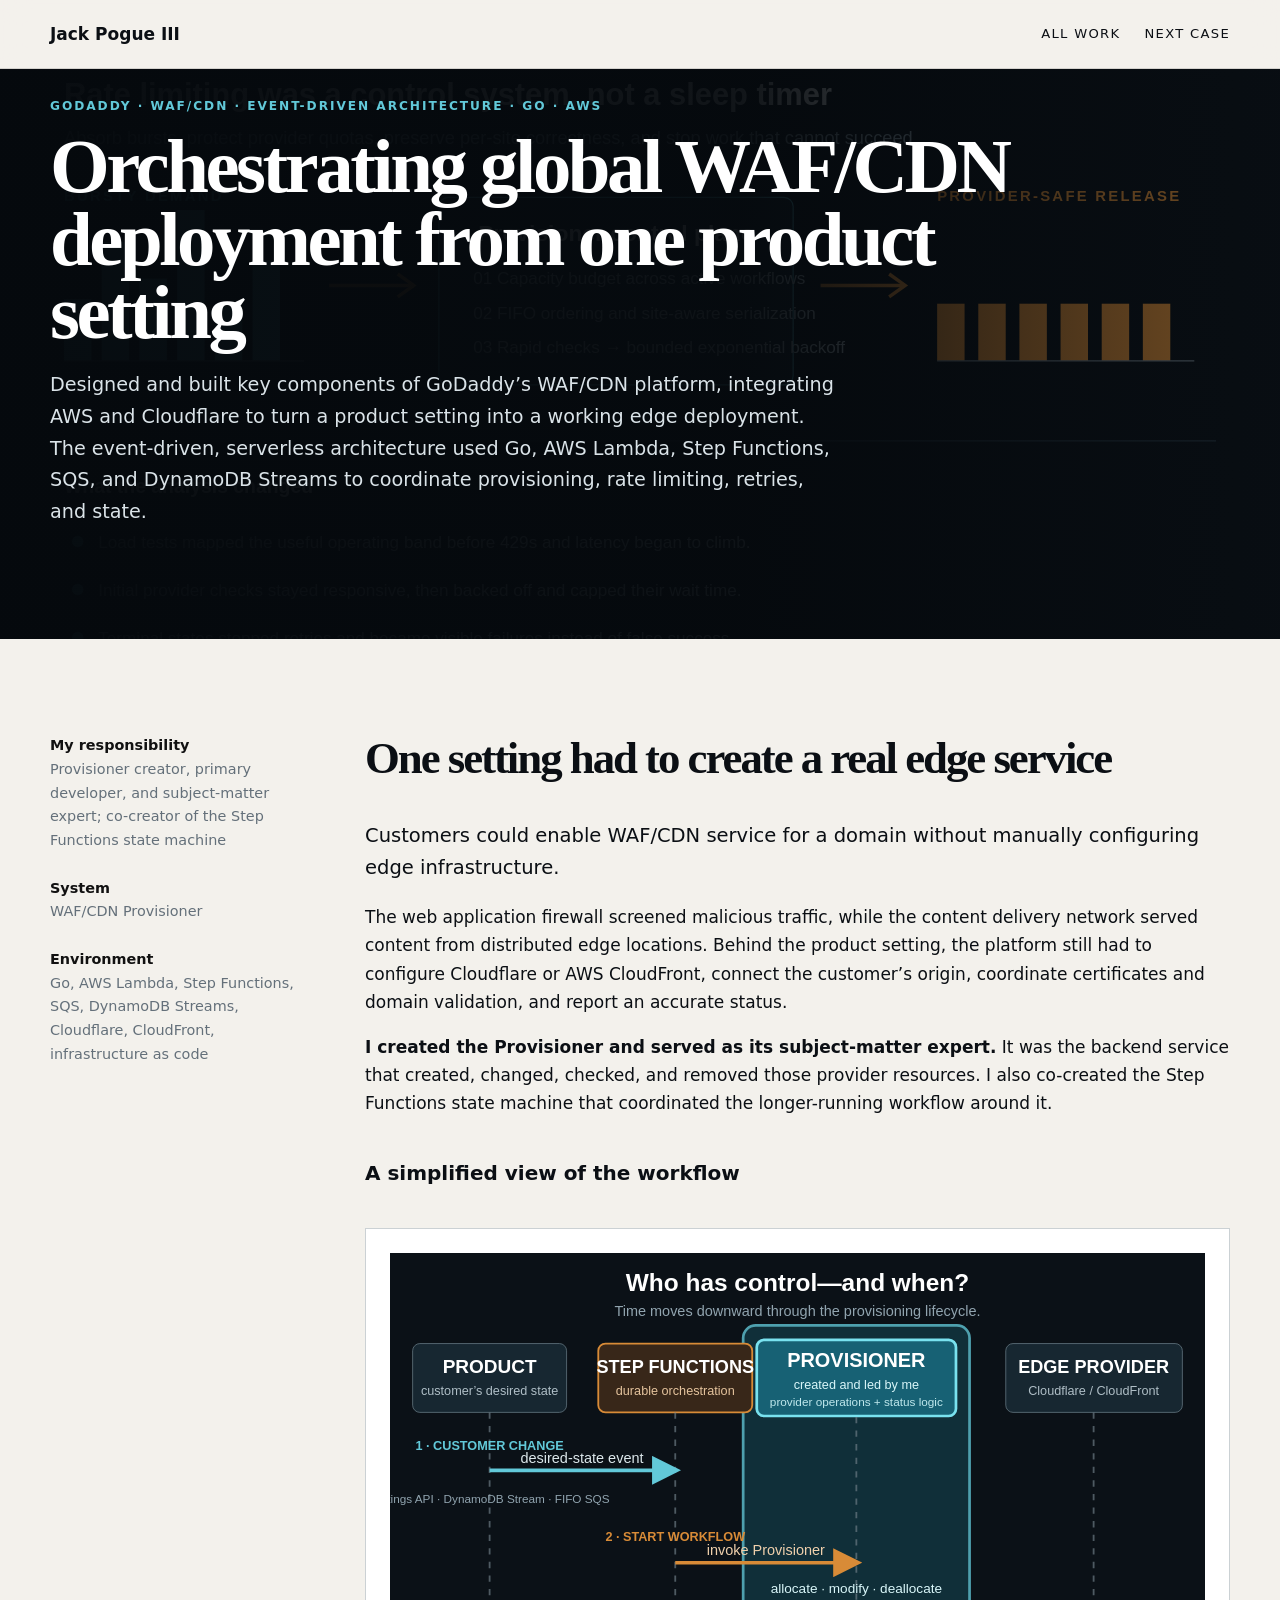
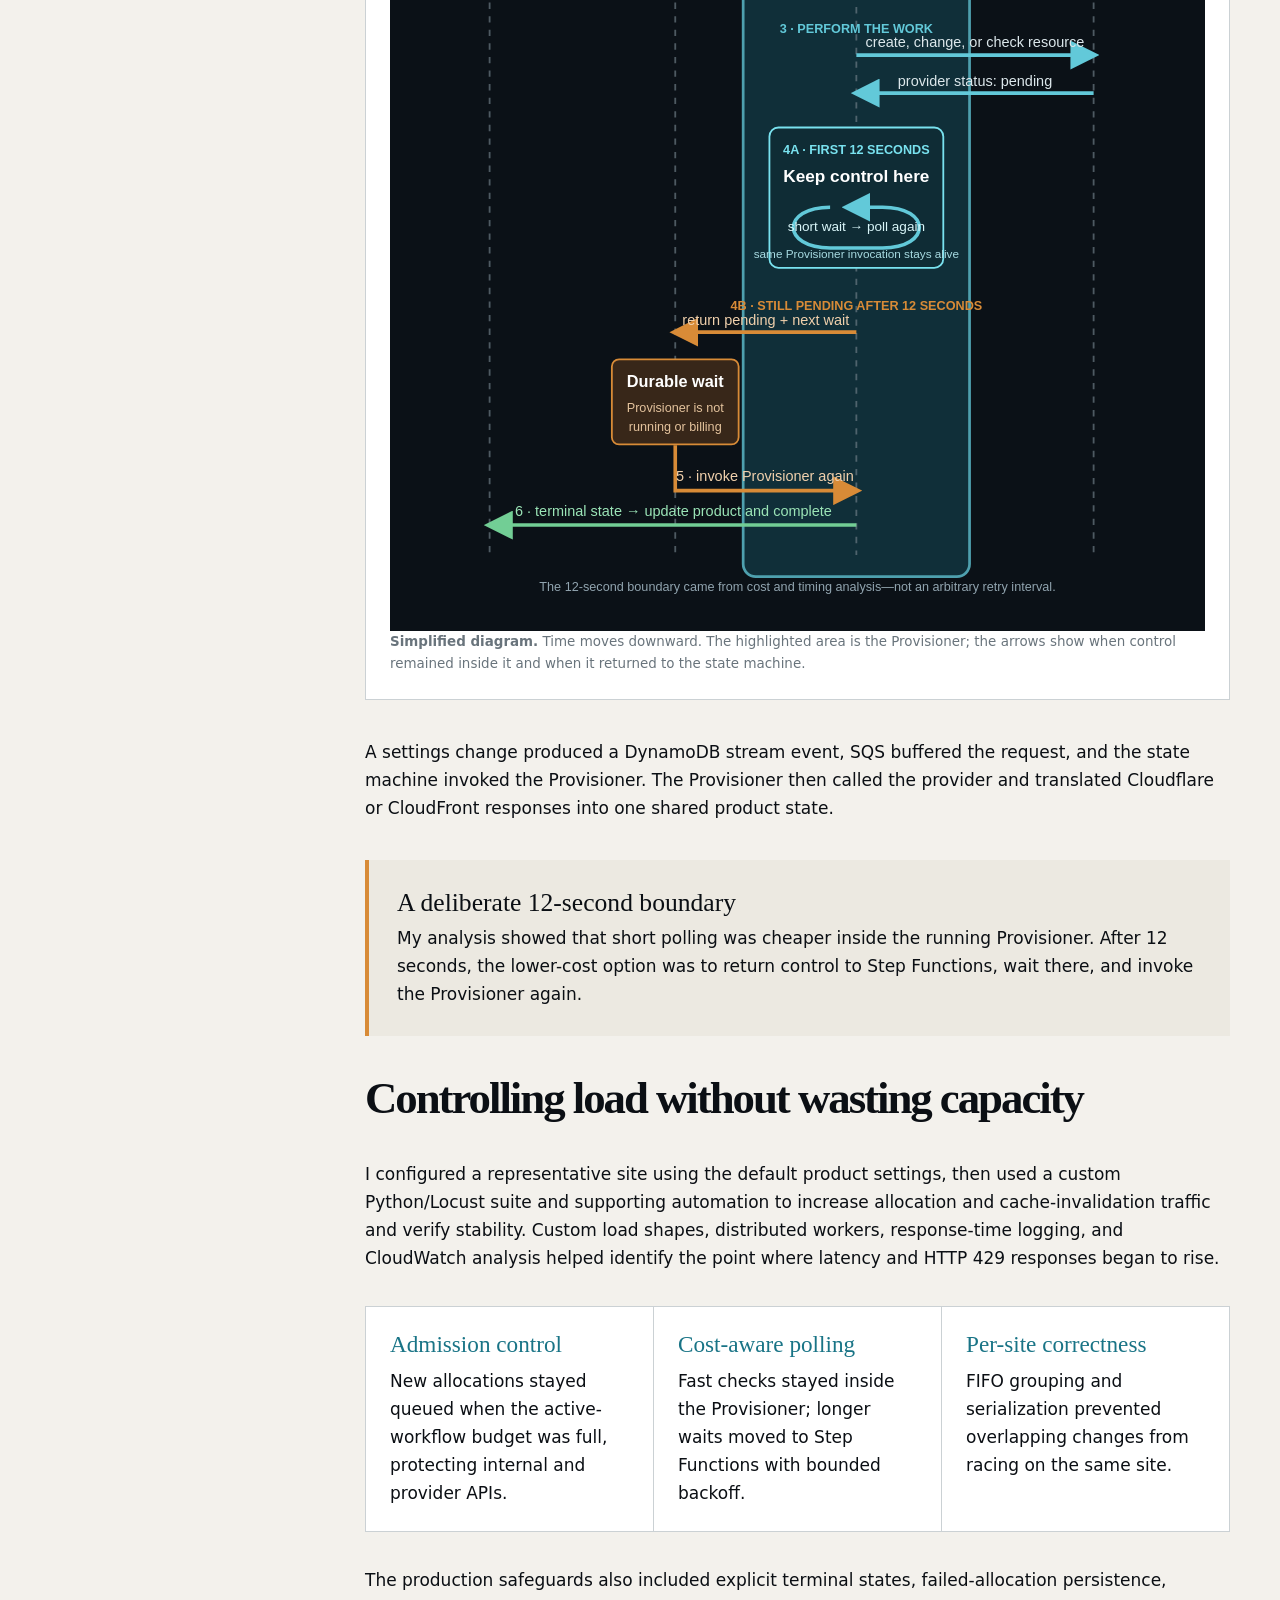
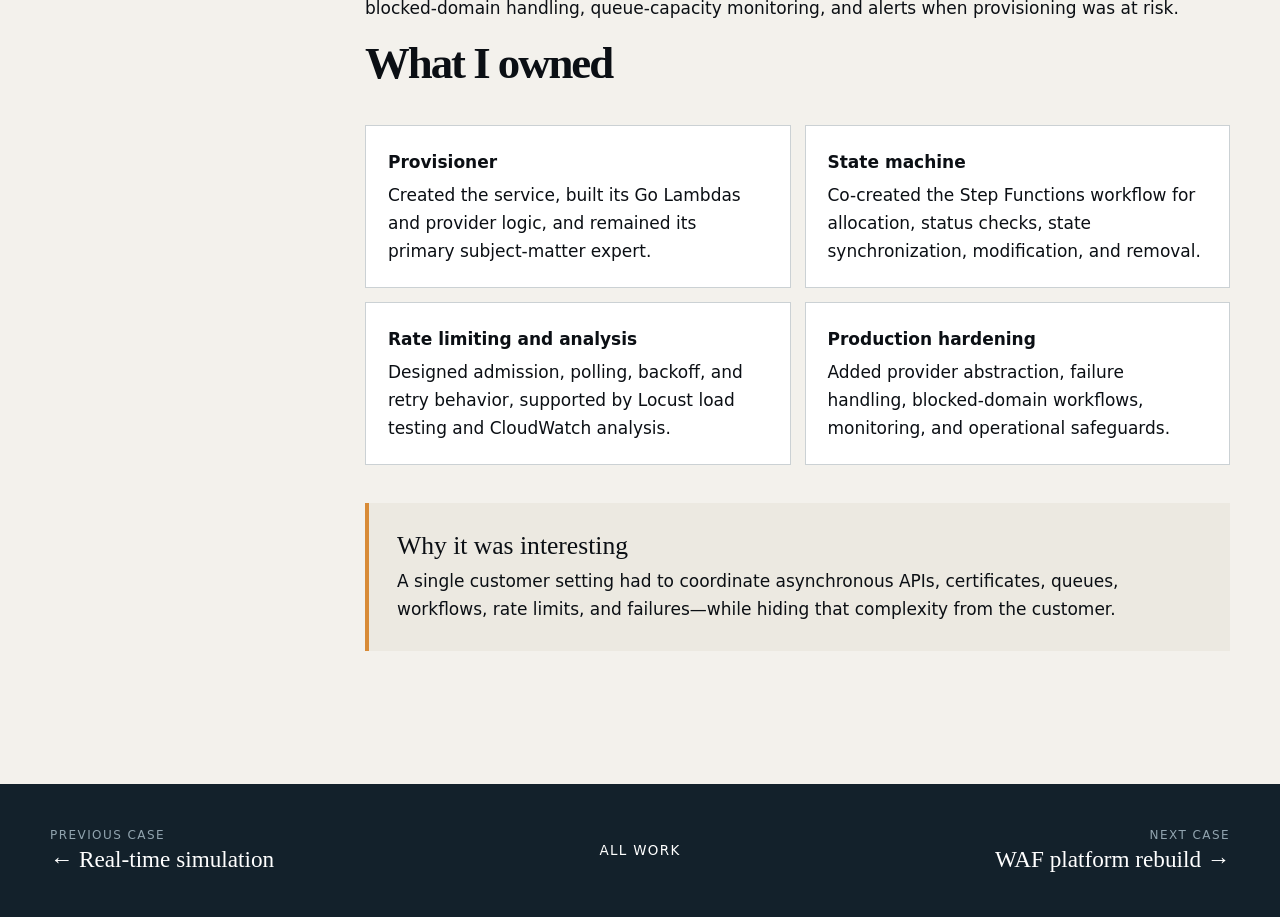
==== projects/godaddy-provisioner/index.html @ 1d73ea47 "Publish professional portfolio" ====
<!doctype html><html lang="en"><head><meta charset="utf-8"><meta name="viewport" content="width=device-width,initial-scale=1"><title>WAF/CDN Provisioner — Jack Pogue III</title><meta name="description" content="How Jack Pogue III created the event-driven Provisioner that coordinated WAF/CDN infrastructure across Cloudflare and CloudFront with rate limiting, workflow orchestration, and resilient state management."><link rel="stylesheet" href="../../styles.css?v=7"></head><body>
<header class="header"><nav class="nav shell"><a class="brand" href="../../">Jack Pogue III</a><div class="links"><a href="../../#work">All work</a><a href="../waf-log-recovery/">Next case</a></div></nav></header>
<main><section class="case-hero diagram-hero" style="--hero:url('../../assets/provisioner-rate-control.svg')"><div class="shell"><div class="eyebrow">GoDaddy · WAF/CDN · Event-driven architecture · Go · AWS</div><h1>Orchestrating global WAF/CDN deployment from one product setting</h1><p>Designed and built key components of GoDaddy’s WAF/CDN platform, integrating AWS and Cloudflare to turn a product setting into a working edge deployment. The event-driven, serverless architecture used Go, AWS Lambda, Step Functions, SQS, and DynamoDB Streams to coordinate provisioning, rate limiting, retries, and state.</p></div></section>
<section class="story"><div class="shell story-grid"><aside><b>My responsibility</b><br>Provisioner creator, primary developer, and subject-matter expert; co-creator of the Step Functions state machine<br><br><b>System</b><br>WAF/CDN Provisioner<br><br><b>Environment</b><br>Go, AWS Lambda, Step Functions, SQS, DynamoDB Streams, Cloudflare, CloudFront, infrastructure as code</aside><article>
<h2>One setting had to create a real edge service</h2>
<p class="lede">Customers could enable WAF/CDN service for a domain without manually configuring edge infrastructure.</p>
<p>The web application firewall screened malicious traffic, while the content delivery network served content from distributed edge locations. Behind the product setting, the platform still had to configure Cloudflare or AWS CloudFront, connect the customer’s origin, coordinate certificates and domain validation, and report an accurate status.</p>
<p><strong>I created the Provisioner and served as its subject-matter expert.</strong> It was the backend service that created, changed, checked, and removed those provider resources. I also co-created the Step Functions state machine that coordinated the longer-running workflow around it.</p>

<h3>A simplified view of the workflow</h3>
<figure class="evidence architecture-figure sequence-figure"><picture><source media="(max-width:700px)" srcset="../../assets/provisioner-sequence-mobile.svg"><img src="../../assets/provisioner-sequence.svg" alt="Simplified sequence diagram with separate lanes for the product, AWS Step Functions, the Provisioner, and the edge provider; it shows Step Functions invoking the Provisioner, the Provisioner polling the provider internally for twelve seconds, and longer pending work returning to Step Functions before another Provisioner invocation"></picture><figcaption class="caption"><strong>Simplified diagram.</strong> Time moves downward. The highlighted area is the Provisioner; the arrows show when control remained inside it and when it returned to the state machine.</figcaption></figure>
<p>A settings change produced a DynamoDB stream event, SQS buffered the request, and the state machine invoked the Provisioner. The Provisioner then called the provider and translated Cloudflare or CloudFront responses into one shared product state.</p>
<div class="callout"><strong>A deliberate 12-second boundary</strong> My analysis showed that short polling was cheaper inside the running Provisioner. After 12 seconds, the lower-cost option was to return control to Step Functions, wait there, and invoke the Provisioner again.</div>

<h2>Controlling load without wasting capacity</h2>
<p>I configured a representative site using the default product settings, then used a custom Python/Locust suite and supporting automation to increase allocation and cache-invalidation traffic and verify stability. Custom load shapes, distributed workers, response-time logging, and CloudWatch analysis helped identify the point where latency and HTTP 429 responses began to rise.</p>
<div class="analysis-strip"><div><b>Admission control</b> New allocations stayed queued when the active-workflow budget was full, protecting internal and provider APIs.</div><div><b>Cost-aware polling</b> Fast checks stayed inside the Provisioner; longer waits moved to Step Functions with bounded backoff.</div><div><b>Per-site correctness</b> FIFO grouping and serialization prevented overlapping changes from racing on the same site.</div></div>
<p>The production safeguards also included explicit terminal states, failed-allocation persistence, blocked-domain handling, queue-capacity monitoring, and alerts when provisioning was at risk.</p>

<h2>What I owned</h2>
<div class="ownership"><div><b>Provisioner</b> Created the service, built its Go Lambdas and provider logic, and remained its primary subject-matter expert.</div><div><b>State machine</b> Co-created the Step Functions workflow for allocation, status checks, state synchronization, modification, and removal.</div><div><b>Rate limiting and analysis</b> Designed admission, polling, backoff, and retry behavior, supported by Locust load testing and CloudWatch analysis.</div><div><b>Production hardening</b> Added provider abstraction, failure handling, blocked-domain workflows, monitoring, and operational safeguards.</div></div>
<div class="callout"><strong>Why it was interesting</strong> A single customer setting had to coordinate asynchronous APIs, certificates, queues, workflows, rate limits, and failures—while hiding that complexity from the customer.</div>
</article></div></section>
<nav class="case-nav" aria-label="Case study navigation"><div class="shell"><a href="../scene-generator/"><span>Previous case</span><strong>← Real-time simulation</strong></a><a class="all-work" href="../../#work">All work</a><a href="../waf-log-recovery/"><span>Next case</span><strong>WAF platform rebuild →</strong></a></div></nav></main></body></html>
---- styles.css ----
:root{--ink:#0b0f14;--paper:#f3f1ec;--line:#cbd1d4;--cyan:#62c9d9;--amber:#d88b37;--slate:#13212b;--max:1180px}
*{box-sizing:border-box}html{scroll-behavior:smooth}body{margin:0;background:var(--paper);color:var(--ink);font:17px/1.65 Inter,system-ui,sans-serif}a{color:inherit}img{max-width:100%;display:block}.shell{width:min(calc(100% - 40px),var(--max));margin:auto}.header{position:sticky;top:0;z-index:10;background:#f3f1ecef;backdrop-filter:blur(14px);border-bottom:1px solid #0002}.nav{height:68px;display:flex;justify-content:space-between;align-items:center}.brand{font-weight:800;text-decoration:none}.links{display:flex;gap:24px}.links a{text-decoration:none;font-size:.82rem;text-transform:uppercase;letter-spacing:.1em}.eyebrow{text-transform:uppercase;letter-spacing:.16em;font-size:.76rem;font-weight:800;color:#197486}h1,h2,.serif{font-family:Georgia,serif;letter-spacing:-.045em}
.profile-hero{background:linear-gradient(90deg,#071018fa 3%,#071018e5 50%,#07101875),url('assets/hero-systems.png') center/cover;color:#fff;min-height:670px;display:flex;align-items:center;overflow:hidden;position:relative}.profile-hero:after{content:"";position:absolute;inset:auto -12% -70% 45%;height:700px;background:radial-gradient(circle,#1f7d8f55,transparent 62%);pointer-events:none}.profile-grid{display:grid;grid-template-columns:minmax(0,880px) 220px;align-items:end;justify-content:space-between;gap:70px;padding-block:86px;position:relative;z-index:1}.profile-copy{max-width:900px}.profile-copy .eyebrow{color:var(--cyan)}.profile-copy h1{font-size:clamp(3.6rem,6.4vw,6.5rem);line-height:.94;margin:.2em 0 .3em}.profile-copy p{color:#d4dde2;max-width:790px}.profile-copy .hero-lede{font-size:1.27rem;color:#fff}.portrait-wrap{margin:0 0 8px;justify-self:end;width:150px}.portrait{width:150px;aspect-ratio:1;object-fit:cover;border-radius:50%;border:2px solid #ffffff9c;box-shadow:10px 10px 0 #153b4cb8}.portrait-wrap figcaption{display:flex;flex-direction:column;margin-top:18px;font-size:.86rem}.portrait-wrap figcaption span{color:#b9c6cd;font-size:.78rem}.button{display:inline-block;margin-top:20px;padding:12px 17px;border:1px solid #fff8;text-decoration:none}.button:hover{background:#fff;color:var(--ink)}
.intro{padding:100px 0;display:grid;grid-template-columns:1fr 1.7fr;gap:70px}.intro h2,.section-title{font-size:clamp(2.3rem,4vw,4.1rem);line-height:1.05;margin:0}.intro p{font-size:1.16rem;margin-top:0}.career{display:grid;grid-template-columns:repeat(5,1fr);border-block:1px solid var(--line)}.career div{padding:24px;border-right:1px solid var(--line)}.career div:last-child{border:0}.career b{display:block;font-size:.78rem;text-transform:uppercase;letter-spacing:.1em;margin-bottom:8px}
.projects{padding:100px 0}.section-intro{max-width:760px;font-size:1.08rem;color:#4f5d65}.grid{display:grid;grid-template-columns:1fr 1fr;gap:22px;margin-top:42px}.card{min-height:430px;padding:34px;display:flex;flex-direction:column;justify-content:flex-end;color:#fff;text-decoration:none;position:relative;overflow:hidden}.card:before{content:"";position:absolute;inset:0;background:linear-gradient(0deg,#05090df5,#05090d15 85%),var(--bg) center/cover;transition:transform .4s}.card:hover:before{transform:scale(1.025)}.card>*{position:relative}.card .eyebrow{color:var(--cyan)}.card.wide{grid-column:span 2;min-height:500px}.card h3{font:2.45rem/1 Georgia,serif;margin:.25em 0}.card p{margin:0;color:#d8e0e5;max-width:900px}.metric{color:var(--cyan);font-weight:800}
.metrics{background:#101820;color:#fff;padding:90px 0}.metrics .eyebrow{color:var(--cyan)}.metric-grid{display:grid;grid-template-columns:repeat(5,1fr);margin-top:36px}.metric-item{padding:20px 22px;border-left:1px solid #ffffff30}.metric-item:first-child{border:0;padding-left:0}.metric-item b{display:block;font:2.05rem/1.08 Georgia,serif;color:var(--cyan);margin-bottom:10px}.tools{padding:100px 0}.tool{display:grid;grid-template-columns:235px 1fr;gap:35px;padding:28px 0;border-bottom:1px solid var(--line)}.tool:first-of-type{border-top:1px solid var(--line);margin-top:40px}.future{background:#dfe8ea;padding:75px 0}.future .shell{display:grid;grid-template-columns:1fr 1fr;gap:70px}.future h2{font-size:3rem;margin:0}.footer{padding:40px 0;background:#090e13;color:#b7c0c6}.footer .shell{display:flex;justify-content:space-between}
@media(max-width:1050px){.career,.metric-grid{grid-template-columns:repeat(3,1fr)}}
.case-hero{min-height:570px;color:#fff;display:flex;align-items:end;background:linear-gradient(0deg,#05090df5,#05090d20),var(--hero) center/cover}.case-hero.diagram-hero{background:linear-gradient(90deg,#05090dfb 0%,#05090df2 58%,#05090d75),var(--hero) center/cover}.case-hero .shell{padding-bottom:65px}.case-hero .eyebrow{color:var(--cyan)}.case-hero h1{font-size:clamp(3rem,6vw,6rem);line-height:.95;max-width:1040px;margin:.2em 0}.case-hero p{max-width:790px;font-size:1.2rem;color:#dae3e8}.story{padding:95px 0}.story-grid{display:grid;grid-template-columns:250px 1fr;gap:65px}.story aside{color:#64707a;font-size:.9rem}.story aside b{color:#111}.story h2{font-size:2.8rem;line-height:1.08;margin-top:0}.story h3{margin-top:40px;font-size:1.25rem}.lede{font-size:1.22rem}.compare{display:grid;grid-template-columns:1fr 1fr;gap:12px;margin:38px 0}.compare div{background:#e1e6e8;padding:27px}.compare .after{background:#153b4c;color:#fff}.compare b{display:block;font:2.5rem Georgia,serif}.diagram{display:grid;grid-template-columns:repeat(4,1fr);gap:10px;margin:36px 0}.node{background:#fff;border:1px solid var(--line);padding:18px;text-align:center;position:relative}.node+.node:before{content:"→";position:absolute;left:-12px;color:#70808a}.node small{color:#66747c}.code{background:#0d151b;color:#dce5ea;padding:22px;overflow:auto;border-left:4px solid var(--cyan);font:14px/1.6 ui-monospace,monospace}.accent{color:#73d7e5}.evidence{background:#fff;border:1px solid var(--line);padding:24px;margin:38px 0}.compression-figure{display:grid;grid-template-columns:minmax(280px,1fr) 1fr;align-items:center;gap:32px}.compression-figure img{width:100%;background:#0c141a}.caption{font-size:.84rem;color:#69747c}.callout{margin:38px 0;padding:28px;border-left:4px solid var(--amber);background:#ece9e1}.callout strong{display:block;font:1.6rem Georgia,serif;margin-bottom:6px}.takeaways{display:grid;grid-template-columns:repeat(3,1fr);gap:18px;margin-top:36px}.takeaways div{border-top:3px solid var(--amber);padding-top:16px}.workflow{display:grid;grid-template-columns:repeat(5,1fr);gap:8px;margin:36px 0}.workflow .node{padding:16px 10px;font-size:.9rem}.artifact-grid{display:grid;grid-template-columns:repeat(3,1fr);gap:14px;margin:34px 0}.artifact{background:#101820;color:#dce5ea;padding:18px;min-height:210px;border-top:4px solid var(--cyan);font:13px/1.5 ui-monospace,monospace}.artifact b{display:block;color:#fff;font:1rem/1.3 Inter,sans-serif;margin-bottom:14px}.artifact .warn{color:#f0ae63}.artifact .good{color:#7bd39b}.case-nav{background:var(--slate);color:#fff;padding:42px 0}.case-nav .shell{display:grid;grid-template-columns:1fr auto 1fr;align-items:center;gap:20px}.case-nav a{text-decoration:none}.case-nav a:last-child{text-align:right}.case-nav span{display:block;font-size:.75rem;text-transform:uppercase;letter-spacing:.12em;color:#91a4af}.case-nav strong{font:1.45rem Georgia,serif}.all-work{font-size:.84rem;text-transform:uppercase;letter-spacing:.1em}
@media(max-width:900px){.profile-grid{grid-template-columns:minmax(0,1fr) 140px;gap:36px}.workflow{grid-template-columns:1fr 1fr}.artifact-grid{grid-template-columns:1fr}.compression-figure{grid-template-columns:1fr}}
@media(max-width:780px){.links{display:none}.profile-grid{grid-template-columns:1fr;gap:28px}.intro,.future .shell,.story-grid{grid-template-columns:1fr;gap:30px}.profile-hero{min-height:0}.profile-copy h1{font-size:clamp(3.25rem,14vw,5rem)}.portrait-wrap{justify-self:end;width:96px}.portrait{width:96px}.portrait-wrap figcaption{display:none}.career,.metric-grid{grid-template-columns:1fr 1fr}.grid{grid-template-columns:1fr}.card.wide{grid-column:auto}.tool{grid-template-columns:1fr;gap:7px}.takeaways{grid-template-columns:1fr}.diagram{grid-template-columns:1fr 1fr}.node+.node:before{content:none}}
@media(max-width:520px){body{font-size:16px}.shell{width:calc(100% - 28px)}.career,.metric-grid,.compare,.diagram,.workflow{grid-template-columns:1fr}.card{min-height:410px;padding:24px}.card h3{font-size:2rem}.footer .shell{display:block}.case-nav .shell{grid-template-columns:1fr 1fr}.case-nav .all-work{grid-column:1/-1;grid-row:1;text-align:center}.case-nav strong{font-size:1.1rem}}
.profile-copy .hero-lede{font-size:1.13rem;max-width:680px}.intro p{font-size:1.1rem}.intro .disclosure{font-size:.9rem;color:#66737b;border-left:3px solid var(--amber);padding-left:16px}.compression-figure,.rsgarch-figure{display:grid;grid-template-columns:minmax(280px,1.15fr) 1fr;align-items:center;gap:32px}.compression-figure img,.rsgarch-figure img{width:100%;background:#0c141a}.rsgarch-figure img{border:1px solid #263740}.callgraph-figure img{width:100%}.artifact-grid.two{grid-template-columns:repeat(2,1fr)}
@media(max-width:900px){.artifact-grid.two{grid-template-columns:1fr}.compression-figure,.rsgarch-figure{grid-template-columns:1fr}}
.provisioner-card:before{background:linear-gradient(90deg,#05090dfa 5%,#05090ddd 58%,#07151e45),var(--bg) center 58%/cover}.provisioner-card:after{content:"desired state  →  queue  →  workflow  →  edge";position:absolute;right:34px;top:34px;padding:9px 13px;border:1px solid #62c9d966;color:#bde9ef;background:#08131bc7;font:12px/1.4 ui-monospace,monospace;letter-spacing:.03em}.control-stack{margin:38px 0;border:1px solid var(--line);background:#fff}.control-row{display:grid;grid-template-columns:190px 1fr;border-bottom:1px solid var(--line)}.control-row:last-child{border-bottom:0}.control-row b{padding:20px;background:#13212b;color:#fff}.control-row span{padding:20px}.analysis-strip{display:grid;grid-template-columns:repeat(3,1fr);gap:1px;background:var(--line);border:1px solid var(--line);margin:34px 0}.analysis-strip div{background:#fff;padding:24px}.analysis-strip b{display:block;color:#197486;font:1.45rem/1.2 Georgia,serif;margin-bottom:8px}.rate-figure img{width:100%;background:#0b1117}.ownership{display:grid;grid-template-columns:repeat(2,1fr);gap:14px;margin:34px 0}.ownership div{padding:22px;border:1px solid var(--line);background:#fff}.ownership b{display:block;margin-bottom:5px}
@media(max-width:900px){.analysis-strip,.ownership{grid-template-columns:1fr}}
@media(max-width:520px){.provisioner-card:after{display:none}.control-row{grid-template-columns:1fr}}
.architecture-figure{text-align:center}.architecture-figure img{width:min(100%,780px);margin:auto;background:#0b1117}.architecture-figure figcaption{text-align:left}
.sequence-figure picture{display:block}.sequence-figure img{width:min(100%,900px)}
.log-recovery-card:before{background:linear-gradient(90deg,#05090dfa 3%,#05090de8 54%,#07151e56),var(--bg) center/cover}.log-recovery-card:after{content:"1.5+ TB  ·  6.5M files  ·  parallel recovery";position:absolute;right:34px;top:34px;padding:9px 13px;border:1px solid #62c9d966;color:#bde9ef;background:#08131bd9;font:12px/1.4 ui-monospace,monospace;letter-spacing:.03em}.recovery-figure img{width:100%;background:#071018}.incident-chain{display:grid;grid-template-columns:repeat(4,1fr);gap:1px;background:var(--line);border:1px solid var(--line);margin:34px 0}.incident-chain div{position:relative;background:#fff;padding:24px}.incident-chain b{display:block;color:#197486;font:1.15rem/1.25 Georgia,serif;margin-bottom:7px}.scale-pair{display:grid;grid-template-columns:1fr 1fr;gap:14px;margin:34px 0}.scale-pair div{background:#13212b;color:#dce5ea;padding:28px}.scale-pair b{display:block;color:var(--cyan);font:2.8rem/1 Georgia,serif;margin-bottom:8px}.environment-grid{display:grid;grid-template-columns:repeat(2,1fr);gap:14px;margin:34px 0}.environment-grid div{background:#fff;border:1px solid var(--line);padding:22px}.environment-grid b{display:block;color:#197486;margin-bottom:5px}.result-banner{margin:40px 0 0;background:#13212b;color:#fff;padding:30px;border-left:4px solid var(--cyan)}.result-banner b{display:block;font:1.7rem/1.2 Georgia,serif;color:var(--cyan);margin-bottom:7px}
@media(max-width:900px){.incident-chain{grid-template-columns:1fr 1fr}}
@media(max-width:520px){.log-recovery-card:after{display:none}.incident-chain,.scale-pair,.environment-grid{grid-template-columns:1fr}}
.layer7-card:before{background:linear-gradient(90deg,#05090df8 3%,#07141ee3 58%,#09202a70),var(--bg) center/cover}.layer7-card:after{content:"request path  +  approved state  →  scoped edge policy";position:absolute;right:34px;top:34px;padding:9px 13px;border:1px solid #62c9d966;color:#bde9ef;background:#08131bd9;font:12px/1.4 ui-monospace,monospace;letter-spacing:.03em}.security-choices{display:grid;grid-template-columns:repeat(3,1fr);gap:12px;margin:34px 0}.security-choice{background:#fff;border:1px solid var(--line);padding:23px}.security-choice.risk{border-top:4px solid #b45e47}.security-choice.safe{background:#153b4c;color:#fff;border-top:4px solid var(--cyan)}.security-choice b{display:block;font:1.25rem/1.2 Georgia,serif;margin-bottom:8px}.security-flow{display:grid;grid-template-columns:repeat(7,1fr);gap:7px;margin:34px 0}.security-flow .node{padding:14px 8px;font-size:.78rem;display:flex;align-items:center;justify-content:center;min-height:92px}.security-policy{margin:34px 0}.security-policy .code{border-left-color:var(--amber)}
@media(max-width:900px){.security-flow{grid-template-columns:repeat(4,1fr)}.security-choices{grid-template-columns:1fr}}
@media(max-width:520px){.layer7-card:after{display:none}.security-flow{grid-template-columns:1fr 1fr}}
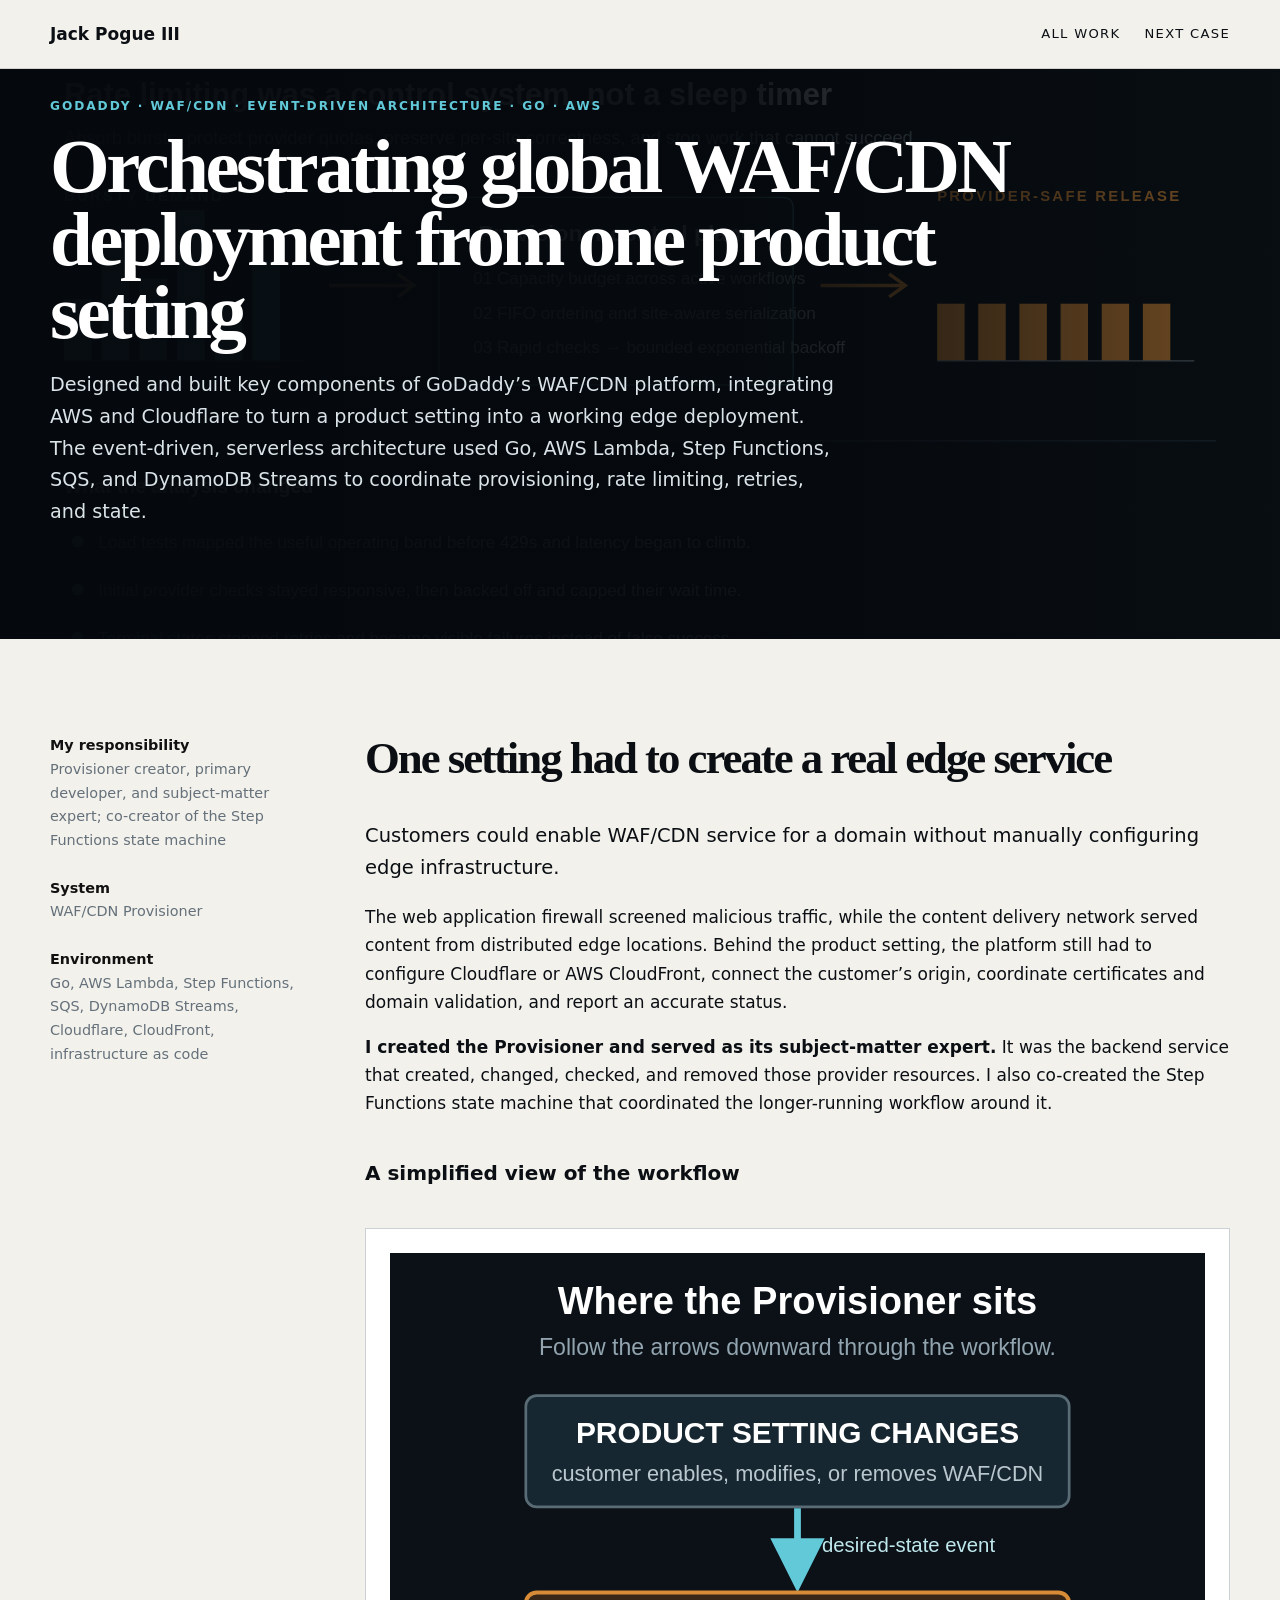
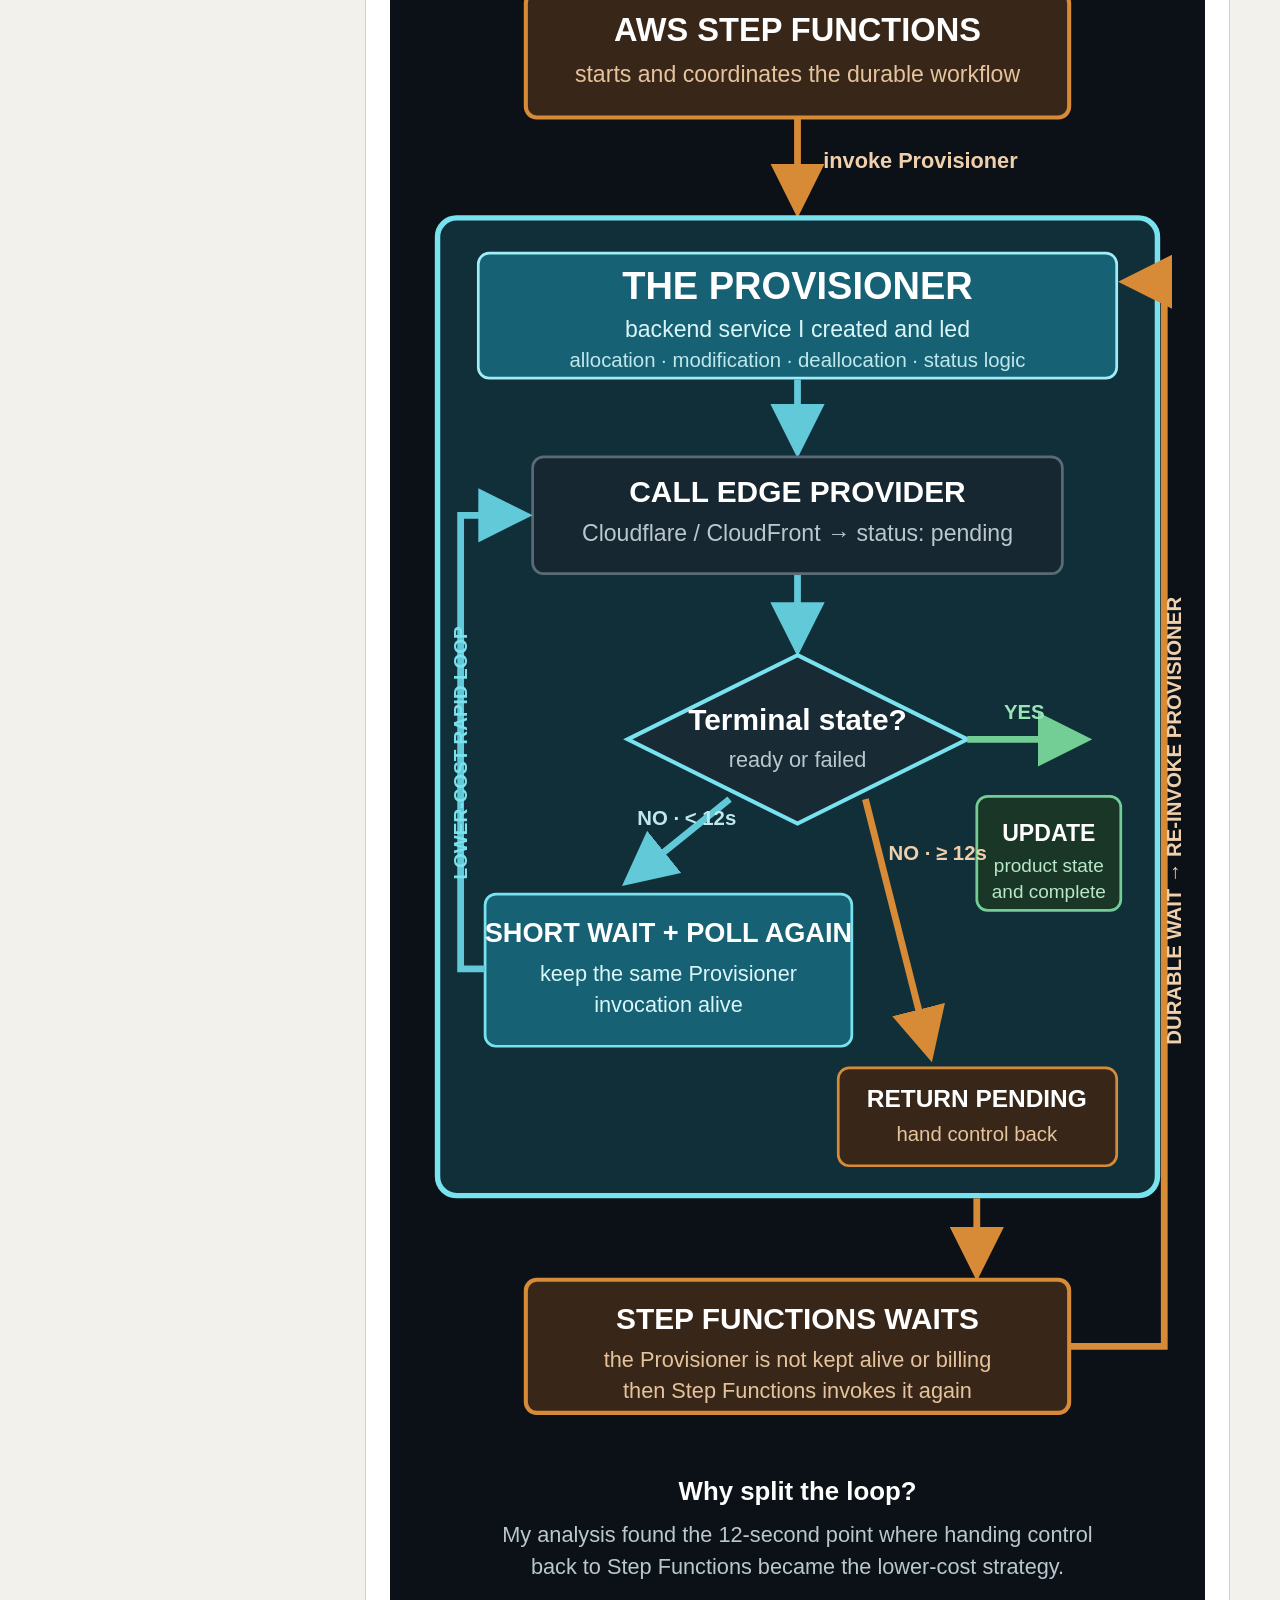
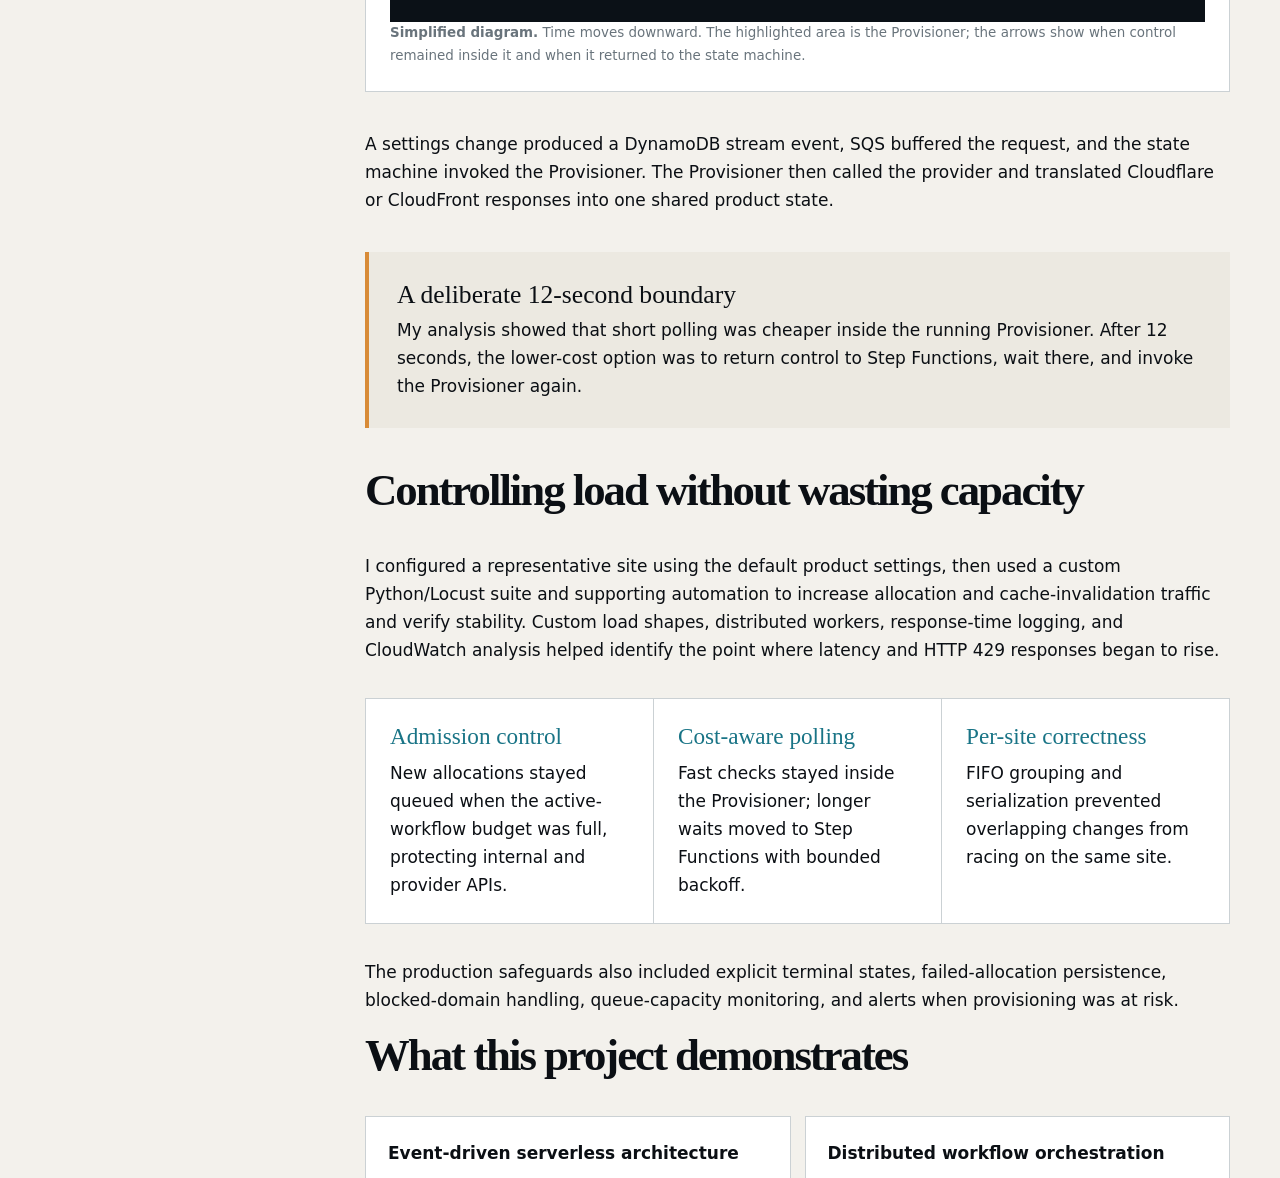
==== commit c66b4f5e: "Added what this project demonstrates sections" ====
--- a/projects/godaddy-provisioner/index.html
+++ b/projects/godaddy-provisioner/index.html
@@ -17,8 +17,8 @@
 <div class="analysis-strip"><div><b>Admission control</b> New allocations stayed queued when the active-workflow budget was full, protecting internal and provider APIs.</div><div><b>Cost-aware polling</b> Fast checks stayed inside the Provisioner; longer waits moved to Step Functions with bounded backoff.</div><div><b>Per-site correctness</b> FIFO grouping and serialization prevented overlapping changes from racing on the same site.</div></div>
 <p>The production safeguards also included explicit terminal states, failed-allocation persistence, blocked-domain handling, queue-capacity monitoring, and alerts when provisioning was at risk.</p>
 
-<h2>What I owned</h2>
-<div class="ownership"><div><b>Provisioner</b> Created the service, built its Go Lambdas and provider logic, and remained its primary subject-matter expert.</div><div><b>State machine</b> Co-created the Step Functions workflow for allocation, status checks, state synchronization, modification, and removal.</div><div><b>Rate limiting and analysis</b> Designed admission, polling, backoff, and retry behavior, supported by Locust load testing and CloudWatch analysis.</div><div><b>Production hardening</b> Added provider abstraction, failure handling, blocked-domain workflows, monitoring, and operational safeguards.</div></div>
+<h2>What this project demonstrates</h2>
+<div class="ownership"><div><b>Event-driven serverless architecture</b> Created the Go-based Provisioner and integrated AWS Lambda, SQS, DynamoDB Streams, and Step Functions.</div><div><b>Distributed workflow orchestration</b> Co-created the state machine that coordinated asynchronous allocation, validation, synchronization, modification, and removal.</div><div><b>Performance and cost engineering</b> Used Locust load testing and CloudWatch analysis to design admission control, rate limiting, retries, backoff, and a cost-aware polling boundary.</div><div><b>Production resilience and observability</b> Added terminal-state handling, failure persistence, domain safeguards, queue-capacity monitoring, and operational alerts.</div><div><b>Multi-provider edge integration</b> Normalized Cloudflare and AWS CloudFront lifecycles—including origins, certificates, domain validation, and provider state—behind one product model.</div><div><b>Concurrency and consistency controls</b> Used FIFO grouping, per-site serialization, bounded retries, and explicit state transitions to prevent overlapping changes from racing.</div></div>
 <div class="callout"><strong>Why it was interesting</strong> A single customer setting had to coordinate asynchronous APIs, certificates, queues, workflows, rate limits, and failures—while hiding that complexity from the customer.</div>
 </article></div></section>
 <nav class="case-nav" aria-label="Case study navigation"><div class="shell"><a href="../scene-generator/"><span>Previous case</span><strong>← Real-time simulation</strong></a><a class="all-work" href="../../#work">All work</a><a href="../waf-log-recovery/"><span>Next case</span><strong>WAF platform rebuild →</strong></a></div></nav></main></body></html>
